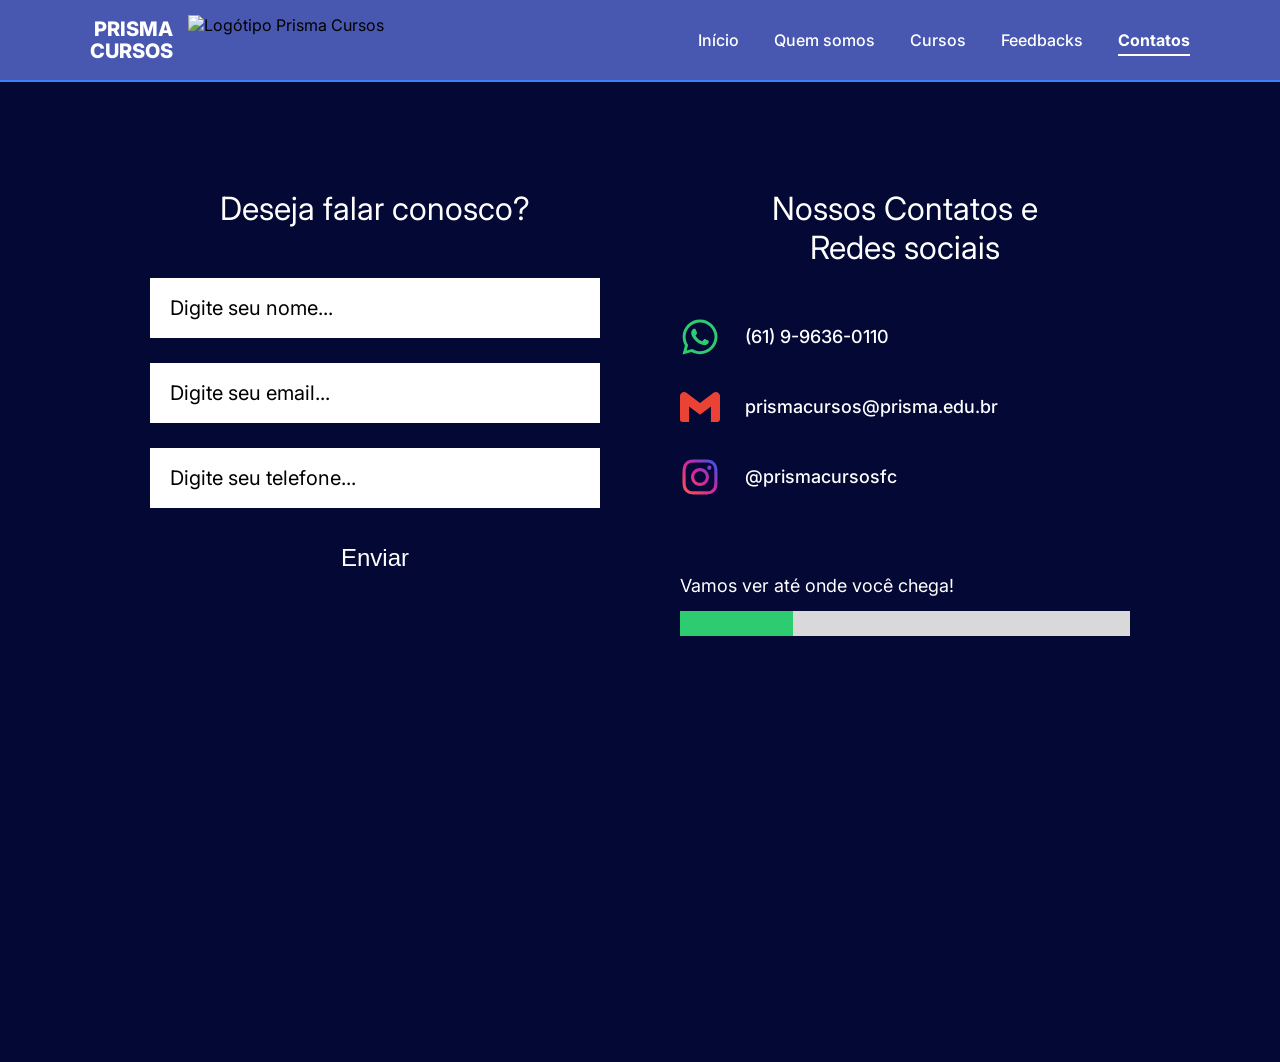
==== pages/contatos.html @ e03491f7 "feature(contatos e formulario): adição do formulário de contato, implementação completa da seção de " ====
<!DOCTYPE html>
<html lang="pt-PT">
<head>
    <meta charset="UTF-8">
    <meta name="viewport" content="width=device-width, initial-scale=1.0">
    <title>Contactos - Prisma Cursos</title>
    
    <link href="https://fonts.googleapis.com/css2?family=Inter:wght@400;500;700;800&display=swap" rel="stylesheet">
    
    <link rel="stylesheet" href="../css/layout.css">
    <link rel="stylesheet" href="../css/contatos.css">
</head>
<body>

    <!-- CABEÇALHO GLOBAL -->
    <header class="navbar-global">
        <div class="navbar-content">
            <div class="logo">
                <div class="logo-text">
                    PRISMA<br>CURSOS
                </div>
                <img src="../assets/images/logo-prisma.svg" alt="Logótipo Prisma Cursos">
            </div>
            <nav>
                <ul class="nav-links">
                    <li><a href="../index.html">Início</a></li>
                    <li><a href="quem-somos.html">Quem somos</a></li>
                    <li><a href="cursos.html">Cursos</a></li>
                    <li><a href="feedbacks.html">Feedbacks</a></li>
                    <li><a href="contatos.html" class="active">Contatos</a></li>
                </ul>
            </nav>
        </div>
    </header>

    <main class="contact-main">
        
        <section class="contact-left">
            <h1 class="contact-title">Deseja falar conosco?</h1>
            
            <form class="contact-form" id="formContato">
                <input type="text" placeholder="Digite seu nome..." required>
                <input type="email" placeholder="Digite seu email..." required>
                <input type="tel" placeholder="Digite seu telefone..." required>
                <button type="submit" class="btn-enviar">Enviar</button>
            </form>
        </section>

        <section class="contact-right">
            <h1 class="contact-title">Nossos Contatos e<br>Redes sociais</h1>
            
            <ul class="social-list">
                <li>
                    <img src="../assets/icons/WhatsApp.svg" alt="WhatsApp">
                    <span>(61) 9-9636-0110</span>
                </li>
                <li>
                    <img src="../assets/icons/Gmail.svg" alt="Email">
                    <span>prismacursos@prisma.edu.br</span>
                </li>
                <li>
                    <img src="../assets/icons/Instagram.svg" alt="Instagram">
                    <span>@prismacursosfc</span>
                </li>
            </ul>

            <div class="progress-section">
                <p>Vamos ver até onde você chega!</p>
                <div class="progress-bar-bg">
                    <div class="progress-bar-fill"></div>
                </div>
            </div>
        </section>

    </main>

    <script src="../js/main.js"></script>

</body>
</html>
---- css/layout.css ----
body {
    margin: 0;
    padding: 0;
    background-color: #000B4D;
    font-family: 'Inter', sans-serif;
}

.navbar-global {
    display: flex;
    justify-content: center; 
    align-items: center;
    background-color: #4858B0;
    padding: 15px 40px;
    border-bottom: 2px solid #3B82F6; 
    width: 100%;
    box-sizing: border-box;
}

.navbar-content {
    display: flex;
    justify-content: space-between;
    align-items: center;
    width: 100%;
    max-width: 1100px; 
}

.navbar-global .logo {
    display: flex;
    align-items: center;
    gap: 15px; 
}

.navbar-global .logo-text {
    color: #FFFFFF;
    font-weight: 800; 
    font-size: 20px;
    line-height: 1.1;
    text-align: right; 
}

.navbar-global .logo img {
    height: 50px;
    width: auto;
}

.navbar-global .nav-links {
    list-style: none;
    display: flex;
    gap: 35px; 
    margin: 0;
    padding: 0;
}

.navbar-global .nav-links a {
    color: #FFFFFF;
    text-decoration: none;
    font-size: 16px;
    font-weight: 500;
    transition: opacity 0.3s ease;
}

.navbar-global .nav-links a:hover {
    opacity: 0.8;
}

.navbar-global .nav-links a.active {
    font-weight: 700;
    border-bottom: 2px solid #FFFFFF;
    padding-bottom: 4px;
}
---- css/contatos.css ----
.contact-main {
    display: flex;
    justify-content: center;
    gap: 80px; 
    padding: 80px 40px;
    background-color: #030835; 
    color: #FFFFFF;
    min-height: calc(100vh - 80px); 
}

.contact-left, .contact-right {
    display: flex;
    flex-direction: column;
    width: 100%;
    max-width: 450px;
}

/* Títulos das colunas */
.contact-title {
    font-size: 32px;
    font-weight: 400;
    margin-bottom: 50px;
    text-align: center;
}

.contact-form {
    display: flex;
    flex-direction: column;
    gap: 25px;
}

.contact-form input {
    padding: 18px 20px;
    font-size: 20px;
    border: none;
    outline: none;
    font-family: 'Inter', sans-serif;
}

.input-green::placeholder {
    color: #2ECC71;
}

.contact-form input:not(.input-green)::placeholder {
    color: #000000;
}

.btn-enviar {
    background: transparent;
    color: #FFFFFF;
    border: none;
    font-size: 24px;
    font-weight: 500;
    cursor: pointer;
    margin-top: 10px;
    text-align: center;
}

.social-list {
    list-style: none;
    padding: 0;
    margin: 0;
    display: flex;
    flex-direction: column;
    gap: 30px;
}

.social-list li {
    display: flex;
    align-items: center;
    gap: 25px;
    font-size: 18px;
    font-weight: 500;
}

.social-list img {
    width: 40px;
    height: 40px;
}

.progress-section {
    margin-top: 60px;
}

.progress-section p {
    margin-bottom: 15px;
    font-size: 18px;
}

.progress-bar-bg {
    width: 100%;
    height: 25px;
    background-color: #D9D9D9; 
}

.progress-bar-fill {
    width: 25%; 
    height: 100%;
    background-color: #2ECC71; 
    transition: width 0.4s ease-in-out; 
}
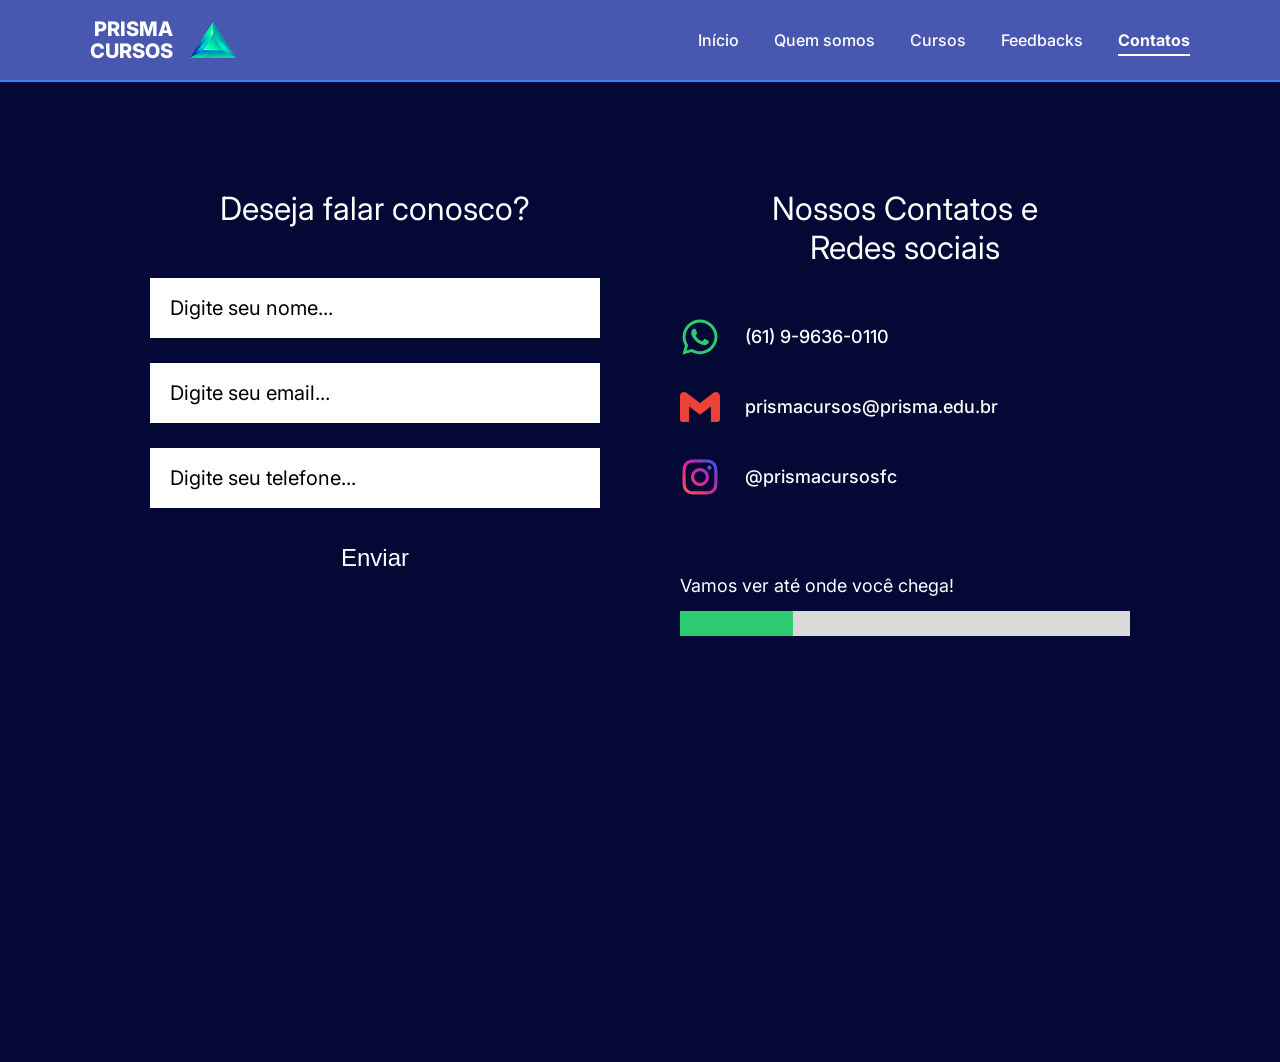
==== commit 4044962b: "fix: arruma rota da logo no contratos.html" ====
--- a/pages/contatos.html
+++ b/pages/contatos.html
@@ -19,7 +19,7 @@
                 <div class="logo-text">
                     PRISMA<br>CURSOS
                 </div>
-                <img src="../assets/images/logo-prisma.svg" alt="Logótipo Prisma Cursos">
+                <img src="../assets/images/logo-prisma.png" alt="Logótipo Prisma Cursos">
             </div>
             <nav>
                 <ul class="nav-links">
@@ -77,4 +77,4 @@
     <script src="../js/main.js"></script>
 
 </body>
-</html>+</html>
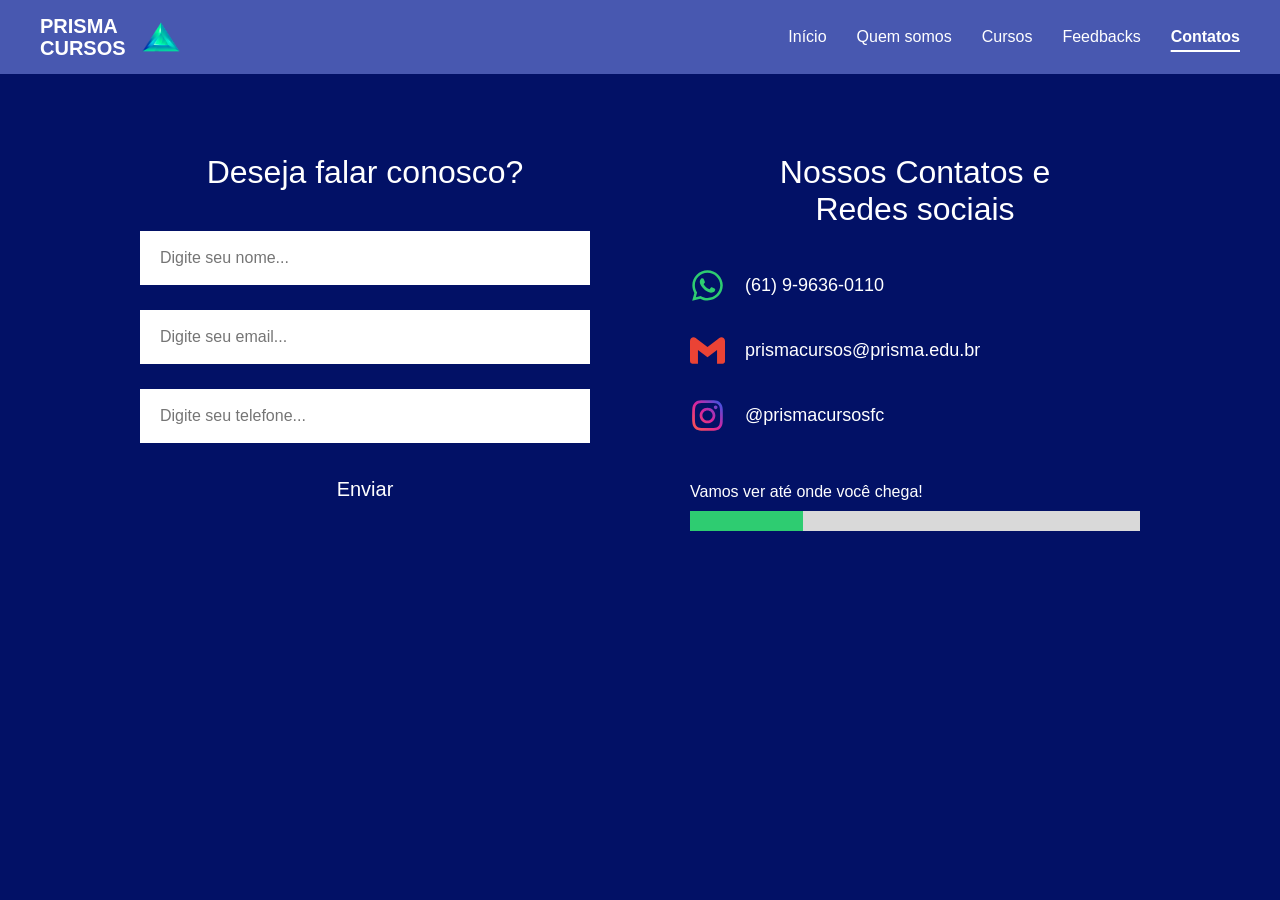
==== commit c038c27a: "feat(responsividade mobile e tablet): adicionando o código necessário para a implementação do produt" ====
--- a/pages/contatos.html
+++ b/pages/contatos.html
@@ -5,14 +5,12 @@
     <meta name="viewport" content="width=device-width, initial-scale=1.0">
     <title>Contactos - Prisma Cursos</title>
     
-    <link href="https://fonts.googleapis.com/css2?family=Inter:wght@400;500;700;800&display=swap" rel="stylesheet">
-    
+    <link href="https://fonts.googleapis.com/css2?family=Outfit:wght@400;500;700;800&display=swap" rel="stylesheet">
     <link rel="stylesheet" href="../css/layout.css">
     <link rel="stylesheet" href="../css/contatos.css">
 </head>
 <body>
 
-    <!-- CABEÇALHO GLOBAL -->
     <header class="navbar-global">
         <div class="navbar-content">
             <div class="logo">
@@ -21,6 +19,9 @@
                 </div>
                 <img src="../assets/images/logo-prisma.png" alt="Logótipo Prisma Cursos">
             </div>
+            
+            <button class="menu-toggle" aria-label="Abrir menu">&#9776;</button>
+
             <nav>
                 <ul class="nav-links">
                     <li><a href="../index.html">Início</a></li>
@@ -34,10 +35,8 @@
     </header>
 
     <main class="contact-main">
-        
         <section class="contact-left">
             <h1 class="contact-title">Deseja falar conosco?</h1>
-            
             <form class="contact-form" id="formContato">
                 <input type="text" placeholder="Digite seu nome..." required>
                 <input type="email" placeholder="Digite seu email..." required>
@@ -48,7 +47,6 @@
 
         <section class="contact-right">
             <h1 class="contact-title">Nossos Contatos e<br>Redes sociais</h1>
-            
             <ul class="social-list">
                 <li>
                     <img src="../assets/icons/WhatsApp.svg" alt="WhatsApp">
@@ -71,10 +69,8 @@
                 </div>
             </div>
         </section>
-
     </main>
 
     <script src="../js/main.js"></script>
-
 </body>
-</html>
+</html>
--- a/css/layout.css
+++ b/css/layout.css
@@ -1,70 +1,109 @@
-body {
+* {
     margin: 0;
     padding: 0;
-    background-color: #000B4D;
+    box-sizing: border-box;
     font-family: 'Inter', sans-serif;
 }
 
+body {
+    background-color: #021166; 
+    color: #FFFFFF;
+    overflow-x: hidden;
+}
+
 .navbar-global {
-    display: flex;
-    justify-content: center; 
-    align-items: center;
-    background-color: #4858B0;
+    background-color: #4858B0; 
     padding: 15px 40px;
-    border-bottom: 2px solid #3B82F6; 
     width: 100%;
-    box-sizing: border-box;
 }
 
 .navbar-content {
     display: flex;
     justify-content: space-between;
     align-items: center;
-    width: 100%;
-    max-width: 1100px; 
+    max-width: 1440px;
+    margin: 0 auto;
+    position: relative; 
 }
 
-.navbar-global .logo {
+.logo {
     display: flex;
     align-items: center;
-    gap: 15px; 
+    gap: 15px;
 }
 
-.navbar-global .logo-text {
-    color: #FFFFFF;
-    font-weight: 800; 
+.logo-text {
+    font-weight: 800;
     font-size: 20px;
     line-height: 1.1;
-    text-align: right; 
+    color: #FFFFFF;
 }
 
-.navbar-global .logo img {
-    height: 50px;
-    width: auto;
+.logo img {
+    height: 40px;
 }
 
-.navbar-global .nav-links {
-    list-style: none;
+nav {
     display: flex;
-    gap: 35px; 
-    margin: 0;
-    padding: 0;
+    align-items: center;
 }
 
-.navbar-global .nav-links a {
+.nav-links {
+    display: flex;
+    list-style: none;
+    gap: 30px;
+}
+
+.nav-links a {
     color: #FFFFFF;
     text-decoration: none;
     font-size: 16px;
     font-weight: 500;
-    transition: opacity 0.3s ease;
 }
 
-.navbar-global .nav-links a:hover {
-    opacity: 0.8;
+.nav-links a:hover, 
+.nav-links a.active {
+    font-weight: 700;
+    text-decoration: underline;
+    text-underline-offset: 8px;
+    text-decoration-thickness: 2px;
 }
 
-.navbar-global .nav-links a.active {
-    font-weight: 700;
-    border-bottom: 2px solid #FFFFFF;
-    padding-bottom: 4px;
+.menu-toggle {
+    display: none;
+    background: none;
+    border: none;
+    color: #FFFFFF;
+    font-size: 32px;
+    cursor: pointer;
+}
+
+@media (max-width: 768px) {
+    .navbar-global {
+        padding: 15px 20px;
+    }
+    
+    .menu-toggle {
+        display: block; 
+        margin-left: auto;
+    }
+
+    .nav-links {
+        display: none !important; 
+        flex-direction: column;
+        position: absolute;
+        top: 60px; 
+        left: -20px; 
+        width: 100vw;
+        background-color: #4858B0; 
+        padding: 20px 0;
+        text-align: center;
+        gap: 20px;
+        box-shadow: 0px 10px 15px rgba(0,0,0,0.2);
+        z-index: 999;
+    }
+
+    .nav-links.active {
+        display: flex !important; 
+    }
 }
--- a/css/contatos.css
+++ b/css/contatos.css
@@ -1,25 +1,21 @@
 .contact-main {
     display: flex;
     justify-content: center;
-    gap: 80px; 
+    gap: 100px;
     padding: 80px 40px;
-    background-color: #030835; 
-    color: #FFFFFF;
-    min-height: calc(100vh - 80px); 
+    max-width: 1200px;
+    margin: 0 auto;
 }
 
 .contact-left, .contact-right {
-    display: flex;
-    flex-direction: column;
-    width: 100%;
+    flex: 1;
     max-width: 450px;
 }
 
-/* Títulos das colunas */
 .contact-title {
     font-size: 32px;
-    font-weight: 400;
-    margin-bottom: 50px;
+    font-weight: 500;
+    margin-bottom: 40px;
     text-align: center;
 }
 
@@ -30,72 +26,111 @@
 }
 
 .contact-form input {
+    width: 100%;
     padding: 18px 20px;
-    font-size: 20px;
     border: none;
+    border-radius: 0;
+    font-size: 16px;
+    background-color: #FFFFFF;
+    color: #333333;
     outline: none;
-    font-family: 'Inter', sans-serif;
 }
 
 .input-green::placeholder {
     color: #2ECC71;
 }
 
-.contact-form input:not(.input-green)::placeholder {
-    color: #000000;
-}
-
 .btn-enviar {
-    background: transparent;
+    background-color: transparent;
     color: #FFFFFF;
     border: none;
-    font-size: 24px;
+    font-size: 20px;
     font-weight: 500;
     cursor: pointer;
     margin-top: 10px;
     text-align: center;
 }
 
+.btn-enviar:hover {
+    text-decoration: underline;
+}
+
 .social-list {
     list-style: none;
-    padding: 0;
-    margin: 0;
     display: flex;
     flex-direction: column;
     gap: 30px;
+    margin-bottom: 50px;
 }
 
 .social-list li {
     display: flex;
     align-items: center;
-    gap: 25px;
+    gap: 20px;
     font-size: 18px;
     font-weight: 500;
 }
 
 .social-list img {
-    width: 40px;
-    height: 40px;
-}
-
-.progress-section {
-    margin-top: 60px;
+    width: 35px;
+    height: 35px;
 }
 
 .progress-section p {
-    margin-bottom: 15px;
-    font-size: 18px;
+    font-size: 16px;
+    margin-bottom: 10px;
 }
 
 .progress-bar-bg {
     width: 100%;
-    height: 25px;
-    background-color: #D9D9D9; 
+    height: 20px;
+    background-color: #D9D9D9;
 }
 
 .progress-bar-fill {
-    width: 25%; 
+    width: 25%;
     height: 100%;
-    background-color: #2ECC71; 
-    transition: width 0.4s ease-in-out; 
+    background-color: #2ECC71;
+    transition: width 0.4s ease-in-out;
+}
+
+@media (max-width: 1024px) {
+    .contact-main {
+        gap: 40px;
+        padding: 60px 20px;
+    }
+    .contact-title {
+        font-size: 28px;
+    }
+}
+
+@media (max-width: 768px) {
+    .contact-main {
+        flex-direction: column; 
+        align-items: center;
+        padding: 40px 20px;
+        gap: 60px;
+    }
+    
+    .contact-left, .contact-right {
+        max-width: 100%;
+        width: 100%;
+    }
+}
+
+@media (max-width: 360px) {
+    .contact-title {
+        font-size: 24px; 
+        margin-bottom: 30px;
+    }
+    
+    .social-list li {
+        font-size: 16px; 
+        gap: 15px;
+    }
+    
+    .contact-form input {
+        font-size: 16px; 
+        padding: 15px;
+    }
 }
